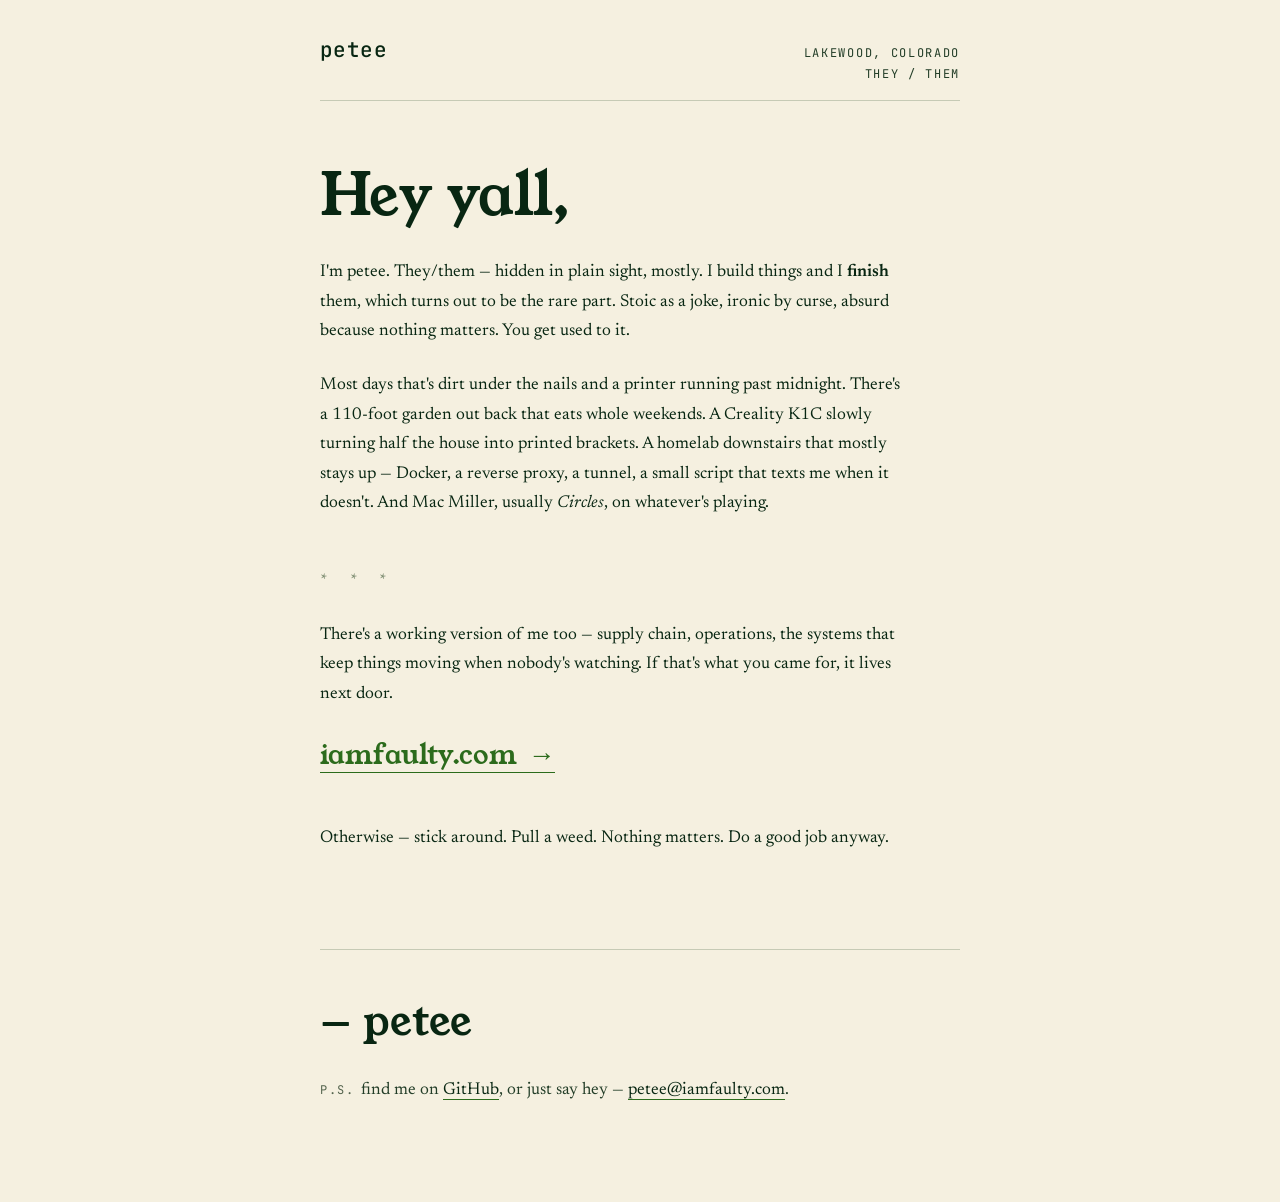
==== homelab-data/petee-site/html/index.html @ da6493a2 "petee.me: personal hub (Hallmark Letter) + STACK.md route note Live personal site at petee.me — edit" ====
<!DOCTYPE html>
<html lang="en" data-theme="garden">
<head>
<meta charset="utf-8">
<meta name="viewport" content="width=device-width, initial-scale=1">
<title>petee</title>
<meta name="description" content="A letter from petee — they/them, Lakewood, Colorado. A garden, a printer that runs past midnight, a homelab that mostly stays up, and Mac Miller on repeat.">
<link rel="preconnect" href="https://fonts.googleapis.com">
<link rel="preconnect" href="https://fonts.gstatic.com" crossorigin>
<link href="https://fonts.googleapis.com/css2?family=Young+Serif&family=Newsreader:ital,opsz,wght@0,6..72,400..600;1,6..72,400..500&family=JetBrains+Mono:wght@400;500&display=swap" rel="stylesheet">
<style>
/* Hallmark · macrostructure: Letter · genre: editorial · nav: N9 edge-aligned · footer: Ft6 letter-close · theme: Garden
 * pre-emit critique: P5 H4 E5 S5 R5 V5
 * contrast: pass (40–41) · honest: pass (46) · chrome: pass (47) · tokens: pass (48) · responsive: pass (49) · mobile: pass (34, 50–57)
 */

:root {
  /* — Garden theme tokens — */
  --color-paper:    oklch(95.5% 0.022 92);
  --color-paper-2:  oklch(92.5% 0.026 92);
  --color-paper-3:  oklch(88.5% 0.030 90);
  --color-rule:     oklch(83%   0.028 115);
  --color-rule-2:   oklch(62%   0.045 132);
  --color-muted:    oklch(48%   0.040 138);
  --color-neutral:  oklch(40%   0.045 142);
  --color-ink-2:    oklch(33%   0.050 150);
  --color-ink:      oklch(24%   0.052 152);
  --color-accent:   oklch(47%   0.13  140);
  --color-accent-2: oklch(54%   0.14  46);
  --color-accent-ink: oklch(96% 0.02 92);
  --color-focus:    oklch(47%   0.13  140);

  /* — Type families (2+1): Young Serif display · Newsreader prose · JetBrains Mono label — */
  --font-display: "Young Serif", ui-serif, Georgia, serif;
  --font-serif:   "Newsreader", ui-serif, Georgia, serif;
  --font-label:   "JetBrains Mono", ui-monospace, monospace;

  /* — Type scale — */
  --text-xs:   0.75rem;
  --text-sm:   0.875rem;
  --text-base: 1.075rem;
  --text-md:   1.3125rem;
  --text-salutation: clamp(2.4rem, 5vw + 1rem, 3.6rem);
  --text-signature:  clamp(1.9rem, 3vw + 1rem, 2.6rem);
  --text-link:       clamp(1.35rem, 1.4vw + 1rem, 1.7rem);

  --lh-tight: 1.06;
  --lh-prose: 1.72;
  --tracking-label: 0.14em;
  --measure: 58ch;

  /* — Spacing scale (4px base) — */
  --space-2xs: 0.5rem;
  --space-xs:  0.75rem;
  --space-sm:  1rem;
  --space-md:  1.5rem;
  --space-lg:  2rem;
  --space-xl:  3rem;
  --space-2xl: 4rem;
  --space-3xl: 6rem;

  --page-gutter: 1.5rem;
  --letter-max:  40rem;

  --rule-hair: 1px;
  --dur: 180ms;
  --ease: cubic-bezier(0.2, 0, 0, 1);
}

*, *::before, *::after { box-sizing: border-box; }
html { -webkit-text-size-adjust: 100%; overflow-x: clip; background: var(--color-paper); color: var(--color-ink); }
body, h1, h2, p, figure { margin: 0; }
a { color: inherit; text-decoration: none; }

body {
  font-family: var(--font-serif);
  font-size: var(--text-base);
  line-height: var(--lh-prose);
  -webkit-font-smoothing: antialiased;
  -moz-osx-font-smoothing: grayscale;
  min-height: 100dvh;
  overflow-x: clip;
  padding-inline: max(var(--page-gutter), env(safe-area-inset-left));
}

::selection { background: var(--color-accent); color: var(--color-accent-ink); }

:focus { outline: none; }
:focus-visible { outline: 2px solid var(--color-focus); outline-offset: 3px; border-radius: 2px; }

.sheet { max-width: var(--letter-max); margin-inline: auto; }

/* — N9 · edge-aligned masthead: wordmark left, dateline right — */
.masthead {
  display: flex;
  align-items: baseline;
  justify-content: space-between;
  gap: var(--space-md);
  padding-block: var(--space-lg) var(--space-sm);
  border-bottom: var(--rule-hair) solid var(--color-rule);
}
.wordmark {
  font-family: var(--font-label);
  font-weight: 500;
  font-size: var(--text-md);
  letter-spacing: 0.02em;
  color: var(--color-ink);
}
.dateline {
  font-family: var(--font-label);
  font-size: var(--text-xs);
  letter-spacing: var(--tracking-label);
  text-transform: uppercase;
  color: var(--color-ink-2);
  text-align: right;
}

/* — Letter body — */
.letter { padding-block: var(--space-2xl) var(--space-3xl); }

.salutation {
  font-family: var(--font-display);
  font-weight: 400;
  font-style: normal;            /* gate 38a — roman header */
  font-size: var(--text-salutation);
  line-height: var(--lh-tight);
  letter-spacing: -0.01em;
  color: var(--color-ink);
  margin-bottom: var(--space-lg);
}

.letter p {
  max-width: var(--measure);
  margin-bottom: var(--space-md);
  text-wrap: pretty;
}
.letter p:last-of-type { margin-bottom: 0; }

.letter em { font-style: italic; }                /* body-copy emphasis only */
.letter strong { font-weight: 600; color: var(--color-ink); }

/* hand-typed seam */
.seam {
  font-family: var(--font-serif);
  color: var(--color-rule-2);
  letter-spacing: 0.6em;
  margin-block: var(--space-xl);
  user-select: none;
}

/* — Primary typographic CTA (the door next door) — */
.door {
  display: block;
  margin-top: var(--space-lg);
}
.door a {
  display: inline-flex;
  align-items: baseline;
  gap: 0.4em;
  font-family: var(--font-display);
  font-size: var(--text-link);
  line-height: 1.1;
  color: var(--color-accent);
  white-space: nowrap;
  padding-bottom: 2px;
  background-image: linear-gradient(var(--color-accent), var(--color-accent));
  background-size: 100% 1.5px;
  background-position: 0 100%;
  background-repeat: no-repeat;
  transition: background-size var(--dur) var(--ease), color var(--dur) var(--ease);
}
.door a .arr { transition: transform var(--dur) var(--ease); }
.door a:hover { color: var(--color-ink); background-size: 0% 1.5px; }
.door a:hover .arr { transform: translateX(0.18em); }

/* — inline prose link (ink text, accent underline → safe contrast) — */
.link {
  color: var(--color-ink);
  background-image: linear-gradient(var(--color-accent), var(--color-accent));
  background-size: 100% 1.5px;
  background-position: 0 100%;
  background-repeat: no-repeat;
  padding-bottom: 1px;
  transition: background-size var(--dur) var(--ease), color var(--dur) var(--ease);
}
.link:hover { color: var(--color-accent-2); background-size: 100% 2.5px; }

/* — Ft6 · letter-close: signature + p.s. — */
.close {
  padding-block: var(--space-xl) var(--space-3xl);
  border-top: var(--rule-hair) solid var(--color-rule);
}
.signature {
  font-family: var(--font-display);
  font-weight: 400;
  font-style: normal;
  font-size: var(--text-signature);
  line-height: 1.1;
  color: var(--color-ink);
}
.ps {
  margin-top: var(--space-lg);
  max-width: var(--measure);
  font-size: var(--text-base);
  color: var(--color-ink-2);
}
.ps .tag {
  font-family: var(--font-label);
  font-size: var(--text-xs);
  letter-spacing: var(--tracking-label);
  text-transform: uppercase;
  color: var(--color-muted);
  margin-right: 0.5em;
}

@media (prefers-reduced-motion: reduce) {
  * { transition: none !important; }
  .door a:hover { background-size: 100% 1.5px; }
  .door a:hover .arr { transform: none; }
}
</style>
</head>
<body>
<div class="sheet">

  <header class="masthead">
    <span class="wordmark">petee</span>
    <span class="dateline">Lakewood, Colorado<br>they / them</span>
  </header>

  <main class="letter">
    <h1 class="salutation">Hey yall,</h1>

    <p>I'm petee. They/them — hidden in plain sight, mostly. I build things and I <strong>finish</strong> them, which turns out to be the rare part. Stoic as a joke, ironic by curse, absurd because nothing matters. You get used to it.</p>

    <p>Most days that's dirt under the nails and a printer running past midnight. There's a 110-foot garden out back that eats whole weekends. A Creality K1C slowly turning half the house into printed brackets. A homelab downstairs that mostly stays up — Docker, a reverse proxy, a tunnel, a small script that texts me when it doesn't. And Mac Miller, usually <em>Circles</em>, on whatever's playing.</p>

    <p class="seam" aria-hidden="true">* * *</p>

    <p>There's a working version of me too — supply chain, operations, the systems that keep things moving when nobody's watching. If that's what you came for, it lives next door.</p>

    <span class="door">
      <a href="https://iamfaulty.com">iamfaulty.com <span class="arr" aria-hidden="true">&rarr;</span></a>
    </span>

    <p style="margin-top: var(--space-xl)">Otherwise — stick around. Pull a weed. Nothing matters. Do a good job anyway.</p>
  </main>

  <footer class="close">
    <p class="signature">— petee</p>
    <p class="ps">
      <span class="tag">p.s.</span>find me on <a class="link" href="https://github.com/peteedoo">GitHub</a>, or just say hey — <a class="link" href="mailto:petee@iamfaulty.com">petee@iamfaulty.com</a>.
    </p>
  </footer>

</div>
</body>
</html>
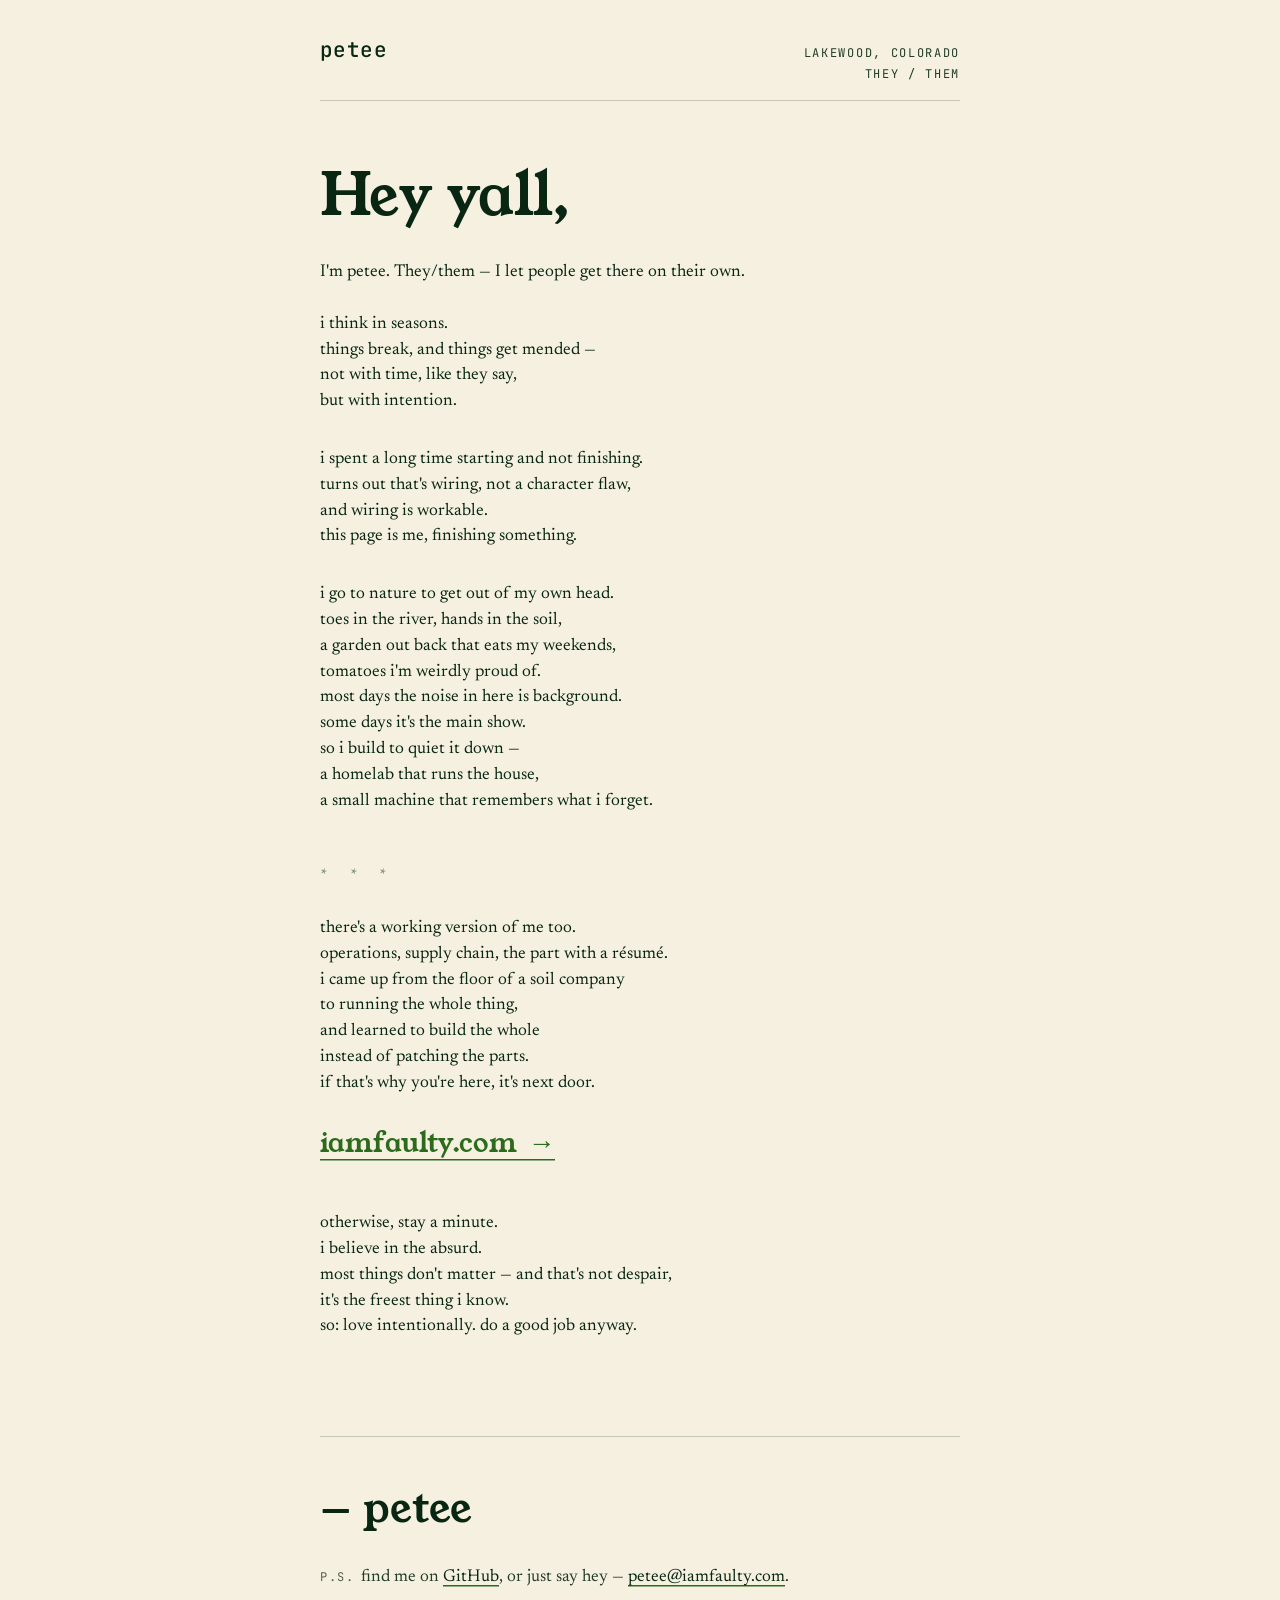
==== commit b9af1e68: "petee.me: rewrite copy in Petee's own writing voice Free-verse rebuild of the Letter body, drawn fro" ====
--- a/homelab-data/petee-site/html/index.html
+++ b/homelab-data/petee-site/html/index.html
@@ -136,6 +136,13 @@
 }
 .letter p:last-of-type { margin-bottom: 0; }
 
+/* verse — stacked free-verse stanzas, journal cadence */
+.letter .verse {
+  max-width: 48ch;
+  line-height: 1.5;
+  margin-bottom: var(--space-lg);
+}
+
 .letter em { font-style: italic; }                /* body-copy emphasis only */
 .letter strong { font-weight: 600; color: var(--color-ink); }
 
@@ -231,19 +238,47 @@
   <main class="letter">
     <h1 class="salutation">Hey yall,</h1>
 
-    <p>I'm petee. They/them — hidden in plain sight, mostly. I build things and I <strong>finish</strong> them, which turns out to be the rare part. Stoic as a joke, ironic by curse, absurd because nothing matters. You get used to it.</p>
-
-    <p>Most days that's dirt under the nails and a printer running past midnight. There's a 110-foot garden out back that eats whole weekends. A Creality K1C slowly turning half the house into printed brackets. A homelab downstairs that mostly stays up — Docker, a reverse proxy, a tunnel, a small script that texts me when it doesn't. And Mac Miller, usually <em>Circles</em>, on whatever's playing.</p>
+    <p>I'm petee. They/them — I let people get there on their own.</p>
+
+    <p class="verse">i think in seasons.<br>
+    things break, and things get mended —<br>
+    not with time, like they say,<br>
+    but with intention.</p>
+
+    <p class="verse">i spent a long time starting and not finishing.<br>
+    turns out that's wiring, not a character flaw,<br>
+    and wiring is workable.<br>
+    this page is me, finishing something.</p>
+
+    <p class="verse">i go to nature to get out of my own head.<br>
+    toes in the river, hands in the soil,<br>
+    a garden out back that eats my weekends,<br>
+    tomatoes i'm weirdly proud of.<br>
+    most days the noise in here is background.<br>
+    some days it's the main show.<br>
+    so i build to quiet it down —<br>
+    a homelab that runs the house,<br>
+    a small machine that remembers what i forget.</p>
 
     <p class="seam" aria-hidden="true">* * *</p>
 
-    <p>There's a working version of me too — supply chain, operations, the systems that keep things moving when nobody's watching. If that's what you came for, it lives next door.</p>
+    <p class="verse">there's a working version of me too.<br>
+    operations, supply chain, the part with a résumé.<br>
+    i came up from the floor of a soil company<br>
+    to running the whole thing,<br>
+    and learned to build the whole<br>
+    instead of patching the parts.<br>
+    if that's why you're here, it's next door.</p>
 
     <span class="door">
       <a href="https://iamfaulty.com">iamfaulty.com <span class="arr" aria-hidden="true">&rarr;</span></a>
     </span>
 
-    <p style="margin-top: var(--space-xl)">Otherwise — stick around. Pull a weed. Nothing matters. Do a good job anyway.</p>
+    <p class="verse" style="margin-top: var(--space-xl)">otherwise, stay a minute.<br>
+    i believe in the absurd.<br>
+    most things don't matter — and that's not despair,<br>
+    it's the freest thing i know.<br>
+    so: love intentionally. do a good job anyway.</p>
   </main>
 
   <footer class="close">
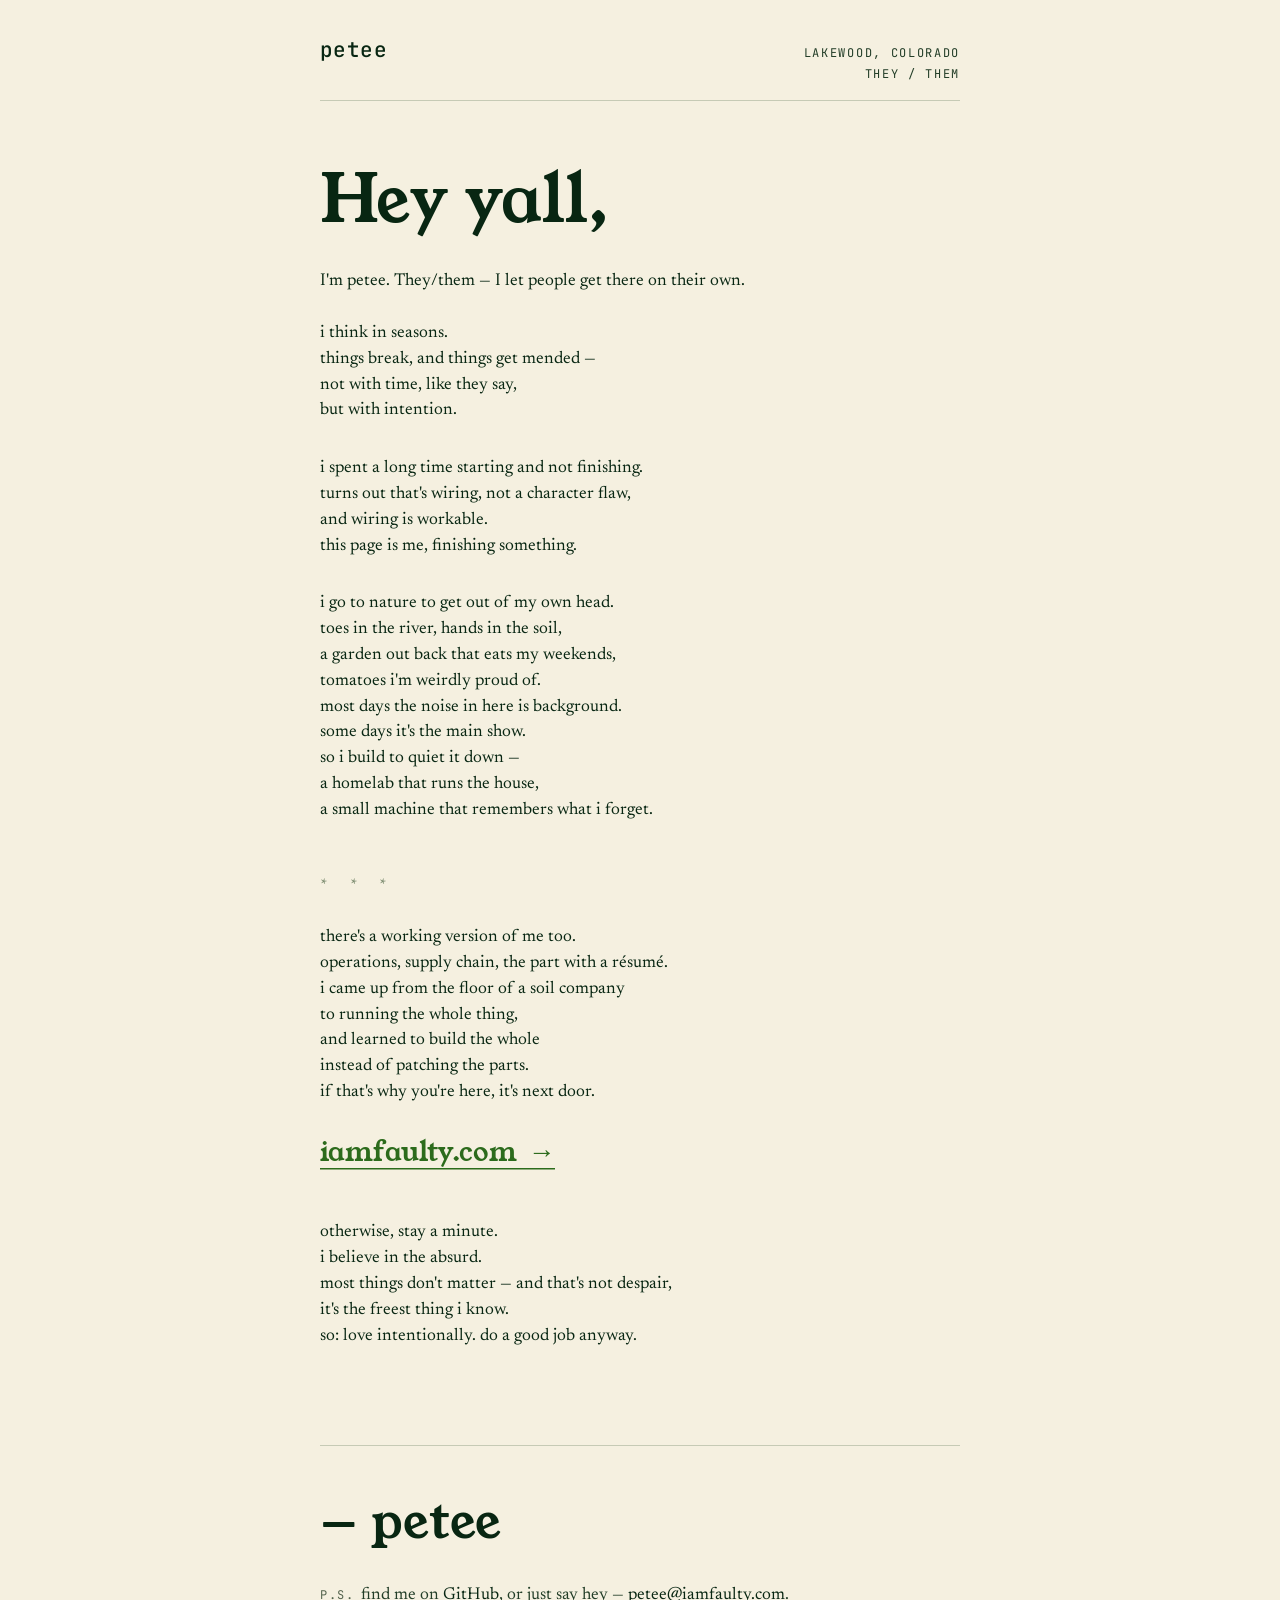
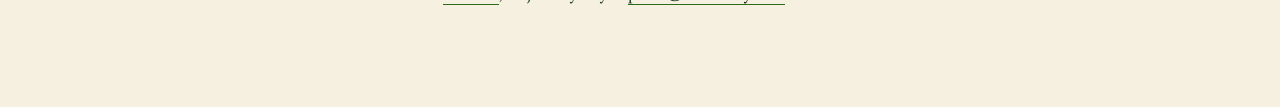
==== commit d720d161: "petee-font: handwriting font pipeline + PeteeHand on petee.me Local handwriting-to-font pipeline (de" ====
--- a/homelab-data/petee-site/html/index.html
+++ b/homelab-data/petee-site/html/index.html
@@ -14,7 +14,16 @@
  * contrast: pass (40–41) · honest: pass (46) · chrome: pass (47) · tokens: pass (48) · responsive: pass (49) · mobile: pass (34, 50–57)
  */
 
+/* Petee's actual handwriting — built from scanned sheets, traced locally. */
+@font-face {
+  font-family: "Petee Hand";
+  src: url("/fonts/PeteeHand.woff2?v=3") format("woff2"),
+       url("/fonts/PeteeHand.ttf?v=3") format("truetype");
+  font-display: swap;
+}
+
 :root {
+  --font-hand: "Petee Hand", "Young Serif", ui-serif, Georgia, serif;
   /* — Garden theme tokens — */
   --color-paper:    oklch(95.5% 0.022 92);
   --color-paper-2:  oklch(92.5% 0.026 92);
@@ -119,12 +128,12 @@
 .letter { padding-block: var(--space-2xl) var(--space-3xl); }
 
 .salutation {
-  font-family: var(--font-display);
+  font-family: var(--font-hand);
   font-weight: 400;
   font-style: normal;            /* gate 38a — roman header */
-  font-size: var(--text-salutation);
+  font-size: calc(var(--text-salutation) * 1.15);
   line-height: var(--lh-tight);
-  letter-spacing: -0.01em;
+  letter-spacing: 0;
   color: var(--color-ink);
   margin-bottom: var(--space-lg);
 }
@@ -198,10 +207,10 @@
   border-top: var(--rule-hair) solid var(--color-rule);
 }
 .signature {
-  font-family: var(--font-display);
+  font-family: var(--font-hand);
   font-weight: 400;
   font-style: normal;
-  font-size: var(--text-signature);
+  font-size: calc(var(--text-signature) * 1.2);
   line-height: 1.1;
   color: var(--color-ink);
 }
